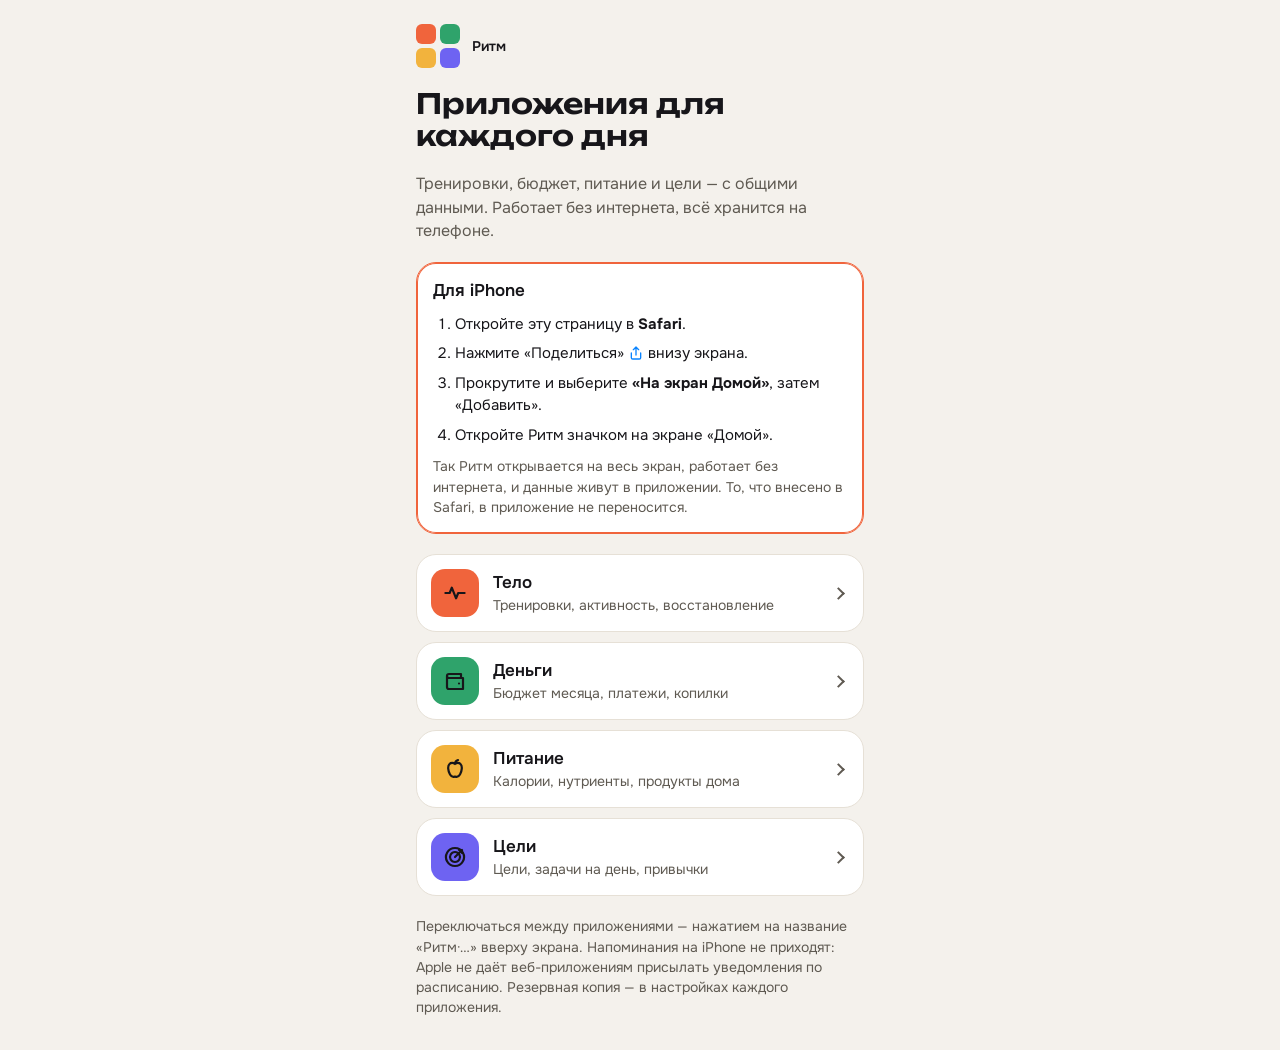
==== index.html @ 607ecf38 "Ритм для iPhone 2.1: веб-приложение (PWA) Четыре приложения (Тело, Деньги, Питание, Цели) под одним " ====
<!doctype html>
<html lang="ru">
<head>
<meta charset="utf-8">
<meta name="viewport" content="width=device-width,initial-scale=1,viewport-fit=cover">
<meta name="color-scheme" content="light dark">
<meta name="apple-mobile-web-app-capable" content="yes">
<meta name="mobile-web-app-capable" content="yes">
<meta name="apple-mobile-web-app-title" content="Ритм">
<meta name="apple-mobile-web-app-status-bar-style" content="default">
<meta name="theme-color" content="#F4F1EC">
<meta name="format-detection" content="telephone=no">
<link rel="manifest" href="manifest.webmanifest">
<link rel="apple-touch-icon" href="icons/icon-180.png">
<link rel="icon" type="image/png" sizes="192x192" href="icons/icon-192.png">
<link rel="stylesheet" href="ritm-ios.css">
<title>Ритм</title>
<script>
/* Запуск с экрана «Домой»: сразу в последнее открытое приложение */
(function(){ var P={telo:'telo.html',dengi:'dengi.html',pit:'pitanie.html',tseli:'tseli.html'};
 var sa=window.navigator.standalone===true||!!(window.matchMedia&&matchMedia('(display-mode: standalone)').matches);
 var q=(location.search.match(/[?&]app=([a-z]+)/)||[])[1]; var last=null; try{ last=localStorage.getItem('ritm-ios-last'); }catch(e){}
 var to=q&&P[q]?P[q]:(sa&&last&&P[last]?P[last]:null); if(to){ document.documentElement.className='go'; location.replace(to); } })();
</script>
<script>window.RITM_PAGE='start'</script>
<script src="ritm-ios.js"></script>
<style>
:root{--bg:#F4F1EC;--card:#FFFFFF;--sunk:#EFEBE4;--line:#E6E0D6;--ink:#17161A;--muted:#5F5A52;--accent:#F0643C;--f-body:'Onest',system-ui,-apple-system,sans-serif;--f-display:'Unbounded','Onest',system-ui,sans-serif}
@media (prefers-color-scheme:dark){:root{--bg:#121110;--card:#1E1C1A;--sunk:#292623;--line:#34302C;--ink:#F2EEE8;--muted:#AFA89E}}
html.go body{visibility:hidden}
*{box-sizing:border-box}
body{margin:0;background:var(--bg);color:var(--ink);font-family:var(--f-body);font-size:15px;line-height:1.45;-webkit-font-smoothing:antialiased;-webkit-tap-highlight-color:transparent}
main{max-width:480px;margin:0 auto;padding:calc(24px + env(safe-area-inset-top,0px)) 16px calc(32px + env(safe-area-inset-bottom,0px));display:flex;flex-direction:column;gap:20px}
.logo{display:flex;align-items:center;gap:12px}
.logo-g{display:grid;grid-template-columns:repeat(2,20px);gap:4px}
.logo-g i{width:20px;height:20px;border-radius:6px;display:block}
h1{font-family:var(--f-display);font-size:28px;font-weight:600;line-height:1.15;margin:0}
.lead{margin:0;color:var(--muted);font-size:16px}
.apps{display:flex;flex-direction:column;gap:10px}
.app{display:flex;align-items:center;gap:14px;padding:14px;background:var(--card);border:1px solid var(--line);border-radius:20px;color:inherit;text-decoration:none;min-height:76px}
.app:active{background:var(--sunk)}
.app-t{width:48px;height:48px;border-radius:14px;display:grid;place-items:center;flex-shrink:0}
.app-m{display:flex;flex-direction:column;flex:1;min-width:0}
.app-m b{font-size:17px;font-weight:600}
.app-m small{font-size:14px;color:var(--muted)}
.chev{width:9px;height:9px;border-right:2px solid var(--muted);border-top:2px solid var(--muted);transform:rotate(45deg);margin-right:6px;flex-shrink:0}
.card{background:var(--card);border:1px solid var(--line);border-radius:20px;padding:16px;display:flex;flex-direction:column;gap:10px}
.card h2{margin:0;font-size:17px;font-weight:600}
.steps{margin:0;padding-left:22px;display:flex;flex-direction:column;gap:8px}
.ico{display:inline-flex;vertical-align:-3px;color:#0A84FF}
.note{margin:0;color:var(--muted);font-size:14px}
.acc{border-color:var(--accent);box-shadow:inset 0 0 0 1px var(--accent)}
</style>
</head>
<body>
<main>
 <div class="logo"><span class="logo-g" aria-hidden="true"><i style="background:#F0643C"></i><i style="background:#2FA36B"></i><i style="background:#F2B33D"></i><i style="background:#6E63F2"></i></span><span class="note" style="font-weight:600;color:var(--ink)">Ритм</span></div>
 <h1 id="ttl">Приложения для каждого дня</h1>
 <p class="lead" id="lead">Тренировки, бюджет, питание и цели — с общими данными. Работает без интернета, всё хранится на телефоне.</p>
 <section class="card acc" id="install" hidden>
  <h2>Установите на iPhone</h2>
  <ol class="steps">
   <li>Откройте эту страницу в <b>Safari</b>.</li>
   <li>Нажмите «Поделиться» <span class="ico" id="shi"></span> внизу экрана.</li>
   <li>Прокрутите и выберите <b>«На экран Домой»</b>, затем «Добавить».</li>
   <li>Откройте Ритм значком на экране «Домой».</li>
  </ol>
  <p class="note">Так Ритм открывается на весь экран, работает без интернета, и данные живут в приложении. То, что внесено в Safari, в приложение не переносится.</p>
 </section>
 <div class="apps" id="apps"></div>
 <p class="note" id="foot">Переключаться между приложениями — нажатием на название «Ритм·…» вверху экрана. Напоминания на iPhone не приходят: Apple не даёт веб-приложениям присылать уведомления по расписанию. Резервная копия — в настройках каждого приложения.</p>
</main>
<script>
(function(){ var A=window.RITM_APPS||[], g=window.RITM_GLYPH;
 document.getElementById('apps').innerHTML=A.map(function(a){ return '<a class="app" href="'+a.page+'" data-id="'+a.id+'"><span class="app-t" style="background:'+a.c+'">'+(g?g(a,24):'')+'</span><span class="app-m"><b>'+a.n+'</b><small>'+a.d+'</small></span><span class="chev" aria-hidden="true"></span></a>'; }).join('');
 document.getElementById('apps').addEventListener('click',function(e){ var l=e.target.closest('a[data-id]'); if(l) try{ localStorage.setItem('ritm-ios-last',l.getAttribute('data-id')); }catch(x){} });
 var si=document.getElementById('shi'); if(si&&window.RITM_SHARE_ICON) si.innerHTML=window.RITM_SHARE_ICON();
 if(!window.RITM_STANDALONE){ document.getElementById('install').hidden=false; if(!window.RITM_ISIOS){ document.querySelector('#install h2').textContent='Для iPhone'; } }
 else { document.getElementById('ttl').textContent='С чего начнём?'; document.getElementById('lead').textContent='Выберите приложение. В следующий раз Ритм откроется там, где вы остановились.'; }
})();
</script>
</body>
</html>
---- ritm-ios.css ----
@font-face{font-family:'Onest';font-style:normal;font-weight:400;font-display:swap;src:url(fonts/onest-cyrillic-400-normal.woff2) format('woff2');unicode-range:U+0301,U+0400-045F,U+0490-0491,U+04B0-04B1,U+2116}
@font-face{font-family:'Onest';font-style:normal;font-weight:400;font-display:swap;src:url(fonts/onest-latin-400-normal.woff2) format('woff2');unicode-range:U+0000-00FF,U+0131,U+0152-0153,U+02BB-02BC,U+02C6,U+02DA,U+02DC,U+0304,U+0308,U+0329,U+2000-206F,U+20AC,U+2122,U+2191,U+2193,U+2212,U+2215,U+FEFF,U+FFFD}
@font-face{font-family:'Onest';font-style:normal;font-weight:500;font-display:swap;src:url(fonts/onest-cyrillic-500-normal.woff2) format('woff2');unicode-range:U+0301,U+0400-045F,U+0490-0491,U+04B0-04B1,U+2116}
@font-face{font-family:'Onest';font-style:normal;font-weight:500;font-display:swap;src:url(fonts/onest-latin-500-normal.woff2) format('woff2');unicode-range:U+0000-00FF,U+0131,U+0152-0153,U+02BB-02BC,U+02C6,U+02DA,U+02DC,U+0304,U+0308,U+0329,U+2000-206F,U+20AC,U+2122,U+2191,U+2193,U+2212,U+2215,U+FEFF,U+FFFD}
@font-face{font-family:'Onest';font-style:normal;font-weight:600;font-display:swap;src:url(fonts/onest-cyrillic-600-normal.woff2) format('woff2');unicode-range:U+0301,U+0400-045F,U+0490-0491,U+04B0-04B1,U+2116}
@font-face{font-family:'Onest';font-style:normal;font-weight:600;font-display:swap;src:url(fonts/onest-latin-600-normal.woff2) format('woff2');unicode-range:U+0000-00FF,U+0131,U+0152-0153,U+02BB-02BC,U+02C6,U+02DA,U+02DC,U+0304,U+0308,U+0329,U+2000-206F,U+20AC,U+2122,U+2191,U+2193,U+2212,U+2215,U+FEFF,U+FFFD}
@font-face{font-family:'Onest';font-style:normal;font-weight:700;font-display:swap;src:url(fonts/onest-cyrillic-700-normal.woff2) format('woff2');unicode-range:U+0301,U+0400-045F,U+0490-0491,U+04B0-04B1,U+2116}
@font-face{font-family:'Onest';font-style:normal;font-weight:700;font-display:swap;src:url(fonts/onest-latin-700-normal.woff2) format('woff2');unicode-range:U+0000-00FF,U+0131,U+0152-0153,U+02BB-02BC,U+02C6,U+02DA,U+02DC,U+0304,U+0308,U+0329,U+2000-206F,U+20AC,U+2122,U+2191,U+2193,U+2212,U+2215,U+FEFF,U+FFFD}
@font-face{font-family:'Unbounded';font-style:normal;font-weight:500;font-display:swap;src:url(fonts/unbounded-cyrillic-500-normal.woff2) format('woff2');unicode-range:U+0301,U+0400-045F,U+0490-0491,U+04B0-04B1,U+2116}
@font-face{font-family:'Unbounded';font-style:normal;font-weight:500;font-display:swap;src:url(fonts/unbounded-latin-500-normal.woff2) format('woff2');unicode-range:U+0000-00FF,U+0131,U+0152-0153,U+02BB-02BC,U+02C6,U+02DA,U+02DC,U+0304,U+0308,U+0329,U+2000-206F,U+20AC,U+2122,U+2191,U+2193,U+2212,U+2215,U+FEFF,U+FFFD}
@font-face{font-family:'Unbounded';font-style:normal;font-weight:600;font-display:swap;src:url(fonts/unbounded-cyrillic-600-normal.woff2) format('woff2');unicode-range:U+0301,U+0400-045F,U+0490-0491,U+04B0-04B1,U+2116}
@font-face{font-family:'Unbounded';font-style:normal;font-weight:600;font-display:swap;src:url(fonts/unbounded-latin-600-normal.woff2) format('woff2');unicode-range:U+0000-00FF,U+0131,U+0152-0153,U+02BB-02BC,U+02C6,U+02DA,U+02DC,U+0304,U+0308,U+0329,U+2000-206F,U+20AC,U+2122,U+2191,U+2193,U+2212,U+2215,U+FEFF,U+FFFD}
@font-face{font-family:'Unbounded';font-style:normal;font-weight:700;font-display:swap;src:url(fonts/unbounded-cyrillic-700-normal.woff2) format('woff2');unicode-range:U+0301,U+0400-045F,U+0490-0491,U+04B0-04B1,U+2116}
@font-face{font-family:'Unbounded';font-style:normal;font-weight:700;font-display:swap;src:url(fonts/unbounded-latin-700-normal.woff2) format('woff2');unicode-range:U+0000-00FF,U+0131,U+0152-0153,U+02BB-02BC,U+02C6,U+02DA,U+02DC,U+0304,U+0308,U+0329,U+2000-206F,U+20AC,U+2122,U+2191,U+2193,U+2212,U+2215,U+FEFF,U+FFFD}
/* Ритм для iPhone: переключатель приложений, подсказка установки, отступы под «чёлку» */
[hidden]{display:none!important}
html{-webkit-text-size-adjust:100%;text-size-adjust:100%}
body{overscroll-behavior-y:none}
.top{margin-top:env(safe-area-inset-top,0px)}
.top .brand{cursor:pointer;border-radius:12px;padding:4px 6px 4px 0;margin:-4px 0;-webkit-user-select:none;user-select:none}
.top .brand::after{content:"";width:7px;height:7px;margin-left:-2px;border-right:2px solid currentColor;border-bottom:2px solid currentColor;transform:translateY(-3px) rotate(45deg);opacity:.5;flex-shrink:0}
.top .brand:active{opacity:.6}
.top .brand:focus-visible{outline:2px solid var(--accent,#F0643C);outline-offset:2px}
.rsw-back{position:fixed;inset:0;z-index:90;background:rgba(10,9,8,.34);opacity:0;transition:opacity .15s ease-out}
.rsw-back.in{opacity:1}
.rsw{position:absolute;left:12px;right:12px;top:calc(10px + env(safe-area-inset-top,0px));max-width:440px;margin:0 auto;background:var(--card,#fff);color:var(--ink,#17161A);border-radius:22px;padding:8px;box-shadow:0 18px 50px rgba(0,0,0,.28);transform:translateY(-8px);transition:transform .18s ease-out}
.rsw-back.in .rsw{transform:none}
.rsw-h{margin:8px 12px 6px;font-size:13px;font-weight:600;color:var(--muted,#5F5A52)}
.rsw-i{display:flex;align-items:center;gap:12px;width:100%;min-height:64px;padding:8px 10px;border:none;background:none;color:inherit;font:inherit;text-align:left;border-radius:16px;cursor:pointer}
.rsw-i:active,.rsw-i:focus-visible{background:var(--sunk,#EFEBE4);outline:none}
.rsw-i.on{background:var(--sunk,#EFEBE4)}
.rsw-t{width:44px;height:44px;border-radius:13px;display:grid;place-items:center;flex-shrink:0}
.rsw-m{display:flex;flex-direction:column;min-width:0;flex:1;line-height:1.3}
.rsw-m b{font-size:16px;font-weight:600}
.rsw-m small{font-size:13px;color:var(--muted,#5F5A52)}
.rsw-ok{font-size:12px;font-weight:600;color:var(--muted,#5F5A52);flex-shrink:0}
.rhint{position:fixed;left:12px;right:12px;top:calc(8px + env(safe-area-inset-top,0px));z-index:85;max-width:456px;margin:0 auto;display:flex;align-items:flex-start;gap:8px;background:var(--ink,#17161A);color:var(--bg,#F4F1EC);border-radius:16px;padding:12px 8px 12px 14px;box-shadow:0 10px 30px rgba(0,0,0,.25);font-size:14px;line-height:1.4}
.rhint p{margin:0;flex:1}
.rhint-i{display:inline-flex;vertical-align:-3px}
.rhint-x{flex-shrink:0;width:36px;height:36px;margin:-6px 0;border:none;background:none;color:inherit;font-size:16px;border-radius:10px;cursor:pointer}
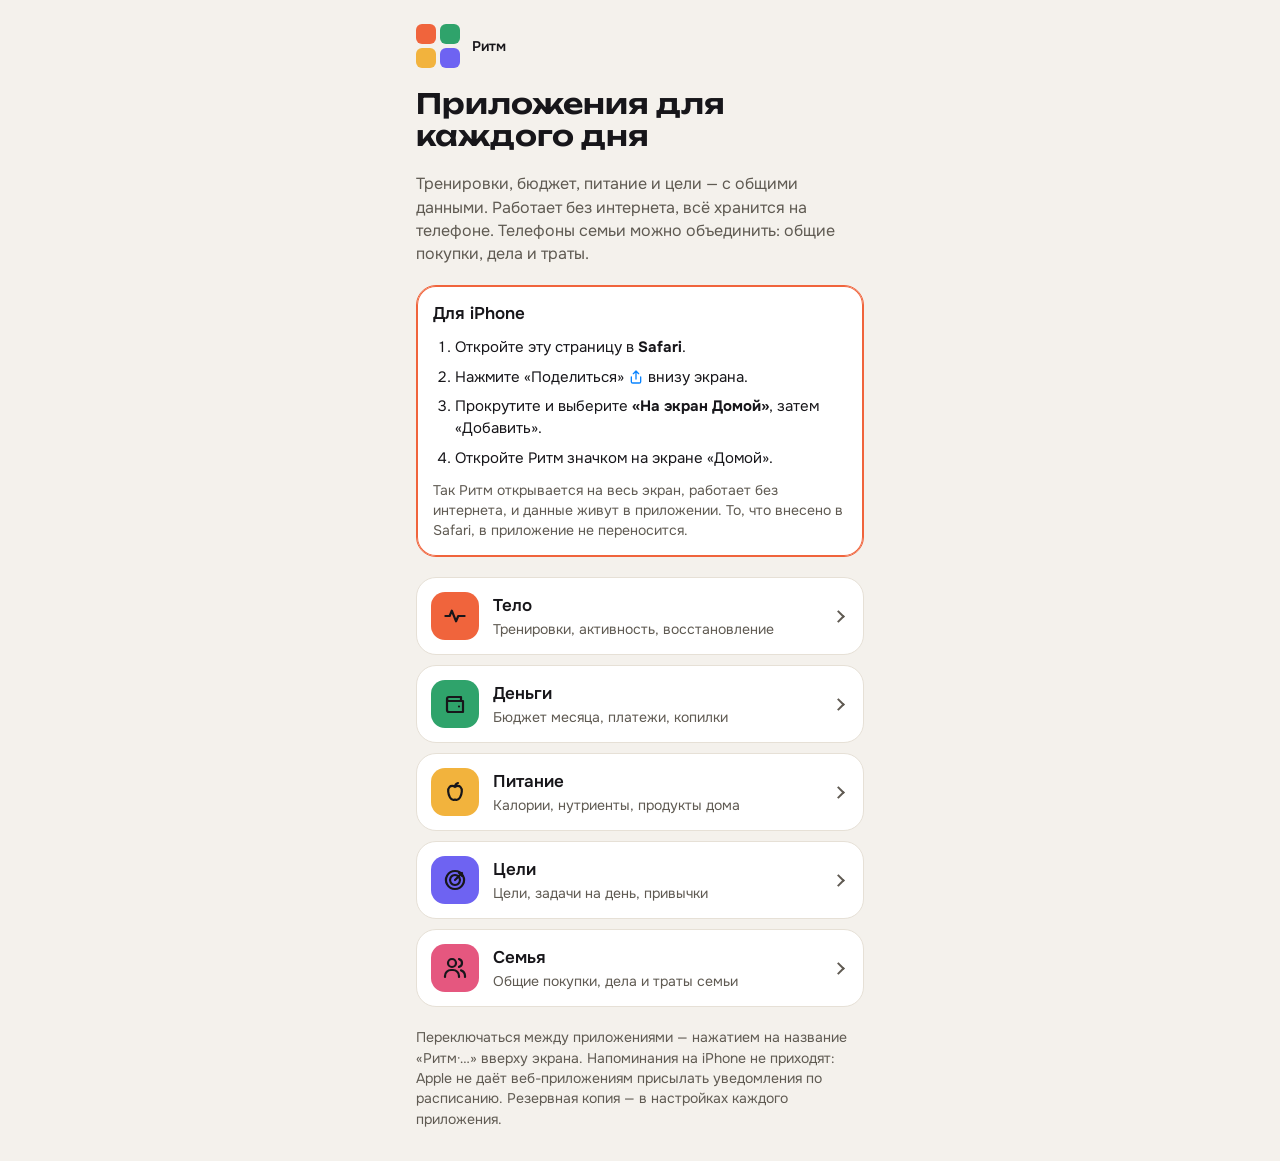
==== commit 8a4eba17: "Ритм для iPhone 2.2: Семейный ритм, несколько семей, личное и семейное - Ритм·Семья: общие покупки, " ====
--- a/index.html
+++ b/index.html
@@ -17,7 +17,7 @@
 <title>Ритм</title>
 <script>
 /* Запуск с экрана «Домой»: сразу в последнее открытое приложение */
-(function(){ var P={telo:'telo.html',dengi:'dengi.html',pit:'pitanie.html',tseli:'tseli.html'};
+(function(){ var P={telo:'telo.html',dengi:'dengi.html',pit:'pitanie.html',tseli:'tseli.html',semya:'semya.html'};
  var sa=window.navigator.standalone===true||!!(window.matchMedia&&matchMedia('(display-mode: standalone)').matches);
  var q=(location.search.match(/[?&]app=([a-z]+)/)||[])[1]; var last=null; try{ last=localStorage.getItem('ritm-ios-last'); }catch(e){}
  var to=q&&P[q]?P[q]:(sa&&last&&P[last]?P[last]:null); if(to){ document.documentElement.className='go'; location.replace(to); } })();
@@ -56,7 +56,7 @@
 <main>
  <div class="logo"><span class="logo-g" aria-hidden="true"><i style="background:#F0643C"></i><i style="background:#2FA36B"></i><i style="background:#F2B33D"></i><i style="background:#6E63F2"></i></span><span class="note" style="font-weight:600;color:var(--ink)">Ритм</span></div>
  <h1 id="ttl">Приложения для каждого дня</h1>
- <p class="lead" id="lead">Тренировки, бюджет, питание и цели — с общими данными. Работает без интернета, всё хранится на телефоне.</p>
+ <p class="lead" id="lead">Тренировки, бюджет, питание и цели — с общими данными. Работает без интернета, всё хранится на телефоне. Телефоны семьи можно объединить: общие покупки, дела и траты.</p>
  <section class="card acc" id="install" hidden>
   <h2>Установите на iPhone</h2>
   <ol class="steps">
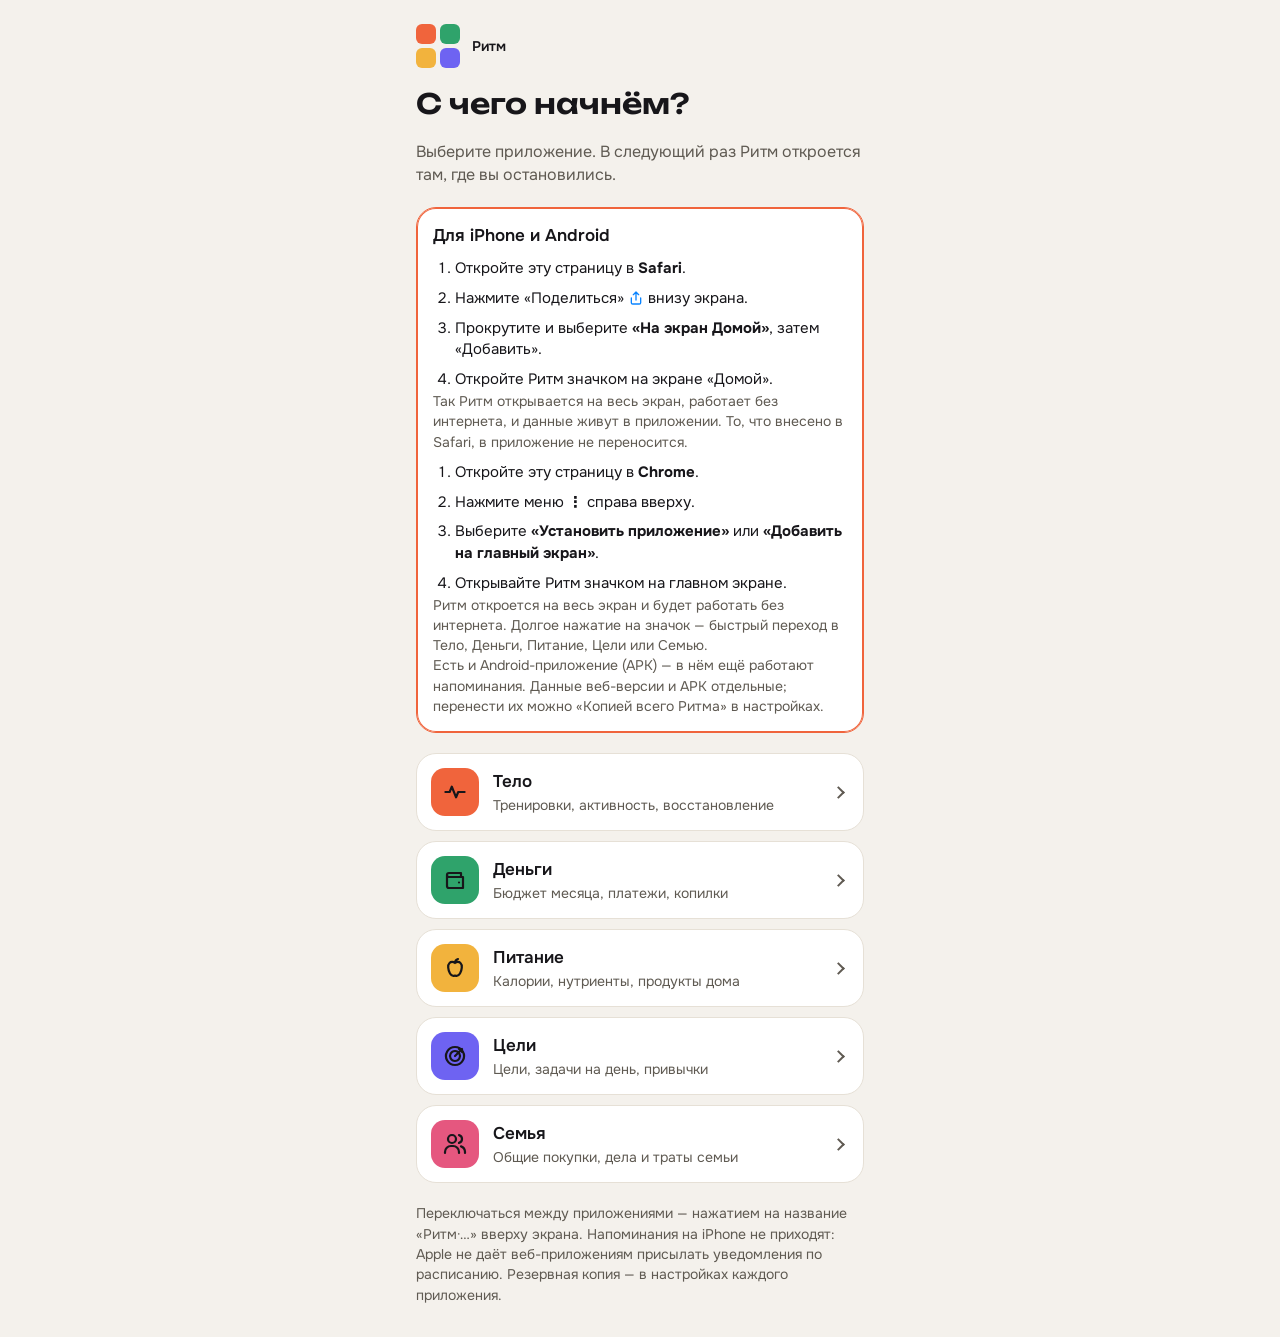
==== commit c76569ca: "Ритм 2.3: режим беременности, установка на Android - Питание: нормы для беременных (ккал по триместр" ====
--- a/index.html
+++ b/index.html
@@ -50,6 +50,7 @@
 .ico{display:inline-flex;vertical-align:-3px;color:#0A84FF}
 .note{margin:0;color:var(--muted);font-size:14px}
 .acc{border-color:var(--accent);box-shadow:inset 0 0 0 1px var(--accent)}
+.inst-btn{width:100%;min-height:52px;border:none;border-radius:999px;background:var(--ink);color:var(--bg);font:inherit;font-size:16px;font-weight:700;margin-bottom:4px;cursor:pointer}
 </style>
 </head>
 <body>
@@ -59,6 +60,7 @@
  <p class="lead" id="lead">Тренировки, бюджет, питание и цели — с общими данными. Работает без интернета, всё хранится на телефоне. Телефоны семьи можно объединить: общие покупки, дела и траты.</p>
  <section class="card acc" id="install" hidden>
   <h2>Установите на iPhone</h2>
+  <div id="inst-ios">
   <ol class="steps">
    <li>Откройте эту страницу в <b>Safari</b>.</li>
    <li>Нажмите «Поделиться» <span class="ico" id="shi"></span> внизу экрана.</li>
@@ -66,6 +68,18 @@
    <li>Откройте Ритм значком на экране «Домой».</li>
   </ol>
   <p class="note">Так Ритм открывается на весь экран, работает без интернета, и данные живут в приложении. То, что внесено в Safari, в приложение не переносится.</p>
+  </div>
+  <div id="inst-and" hidden>
+   <button class="inst-btn" id="instBtn" hidden>Установить Ритм</button>
+   <ol class="steps">
+    <li>Откройте эту страницу в <b>Chrome</b>.</li>
+    <li>Нажмите меню <b>⋮</b> справа вверху.</li>
+    <li>Выберите <b>«Установить приложение»</b> или <b>«Добавить на главный экран»</b>.</li>
+    <li>Открывайте Ритм значком на главном экране.</li>
+   </ol>
+   <p class="note">Ритм откроется на весь экран и будет работать без интернета. Долгое нажатие на значок — быстрый переход в Тело, Деньги, Питание, Цели или Семью.</p>
+   <p class="note">Есть и Android-приложение (APK) — в нём ещё работают напоминания. Данные веб-версии и APK отдельные; перенести их можно «Копией всего Ритма» в настройках.</p>
+  </div>
  </section>
  <div class="apps" id="apps"></div>
  <p class="note" id="foot">Переключаться между приложениями — нажатием на название «Ритм·…» вверху экрана. Напоминания на iPhone не приходят: Apple не даёт веб-приложениям присылать уведомления по расписанию. Резервная копия — в настройках каждого приложения.</p>
@@ -75,7 +89,11 @@
  document.getElementById('apps').innerHTML=A.map(function(a){ return '<a class="app" href="'+a.page+'" data-id="'+a.id+'"><span class="app-t" style="background:'+a.c+'">'+(g?g(a,24):'')+'</span><span class="app-m"><b>'+a.n+'</b><small>'+a.d+'</small></span><span class="chev" aria-hidden="true"></span></a>'; }).join('');
  document.getElementById('apps').addEventListener('click',function(e){ var l=e.target.closest('a[data-id]'); if(l) try{ localStorage.setItem('ritm-ios-last',l.getAttribute('data-id')); }catch(x){} });
  var si=document.getElementById('shi'); if(si&&window.RITM_SHARE_ICON) si.innerHTML=window.RITM_SHARE_ICON();
- if(!window.RITM_STANDALONE){ document.getElementById('install').hidden=false; if(!window.RITM_ISIOS){ document.querySelector('#install h2').textContent='Для iPhone'; } }
+ if(!window.RITM_STANDALONE){ document.getElementById('install').hidden=false;
+  if(window.RITM_ISANDROID){ document.querySelector('#install h2').textContent='Установите на Android'; document.getElementById('inst-ios').hidden=true; document.getElementById('inst-and').hidden=false;
+   var ib=document.getElementById('instBtn'); var upd=function(){ ib.hidden=!(window.RITM_CAN_INSTALL&&window.RITM_CAN_INSTALL()); }; upd(); window.addEventListener('ritm-installable',upd); ib.addEventListener('click',function(){ window.RITM_INSTALL(); ib.hidden=true; }); }
+  else if(!window.RITM_ISIOS){ document.querySelector('#install h2').textContent='Для iPhone и Android'; document.getElementById('inst-and').hidden=false; } }
+ var ft=document.getElementById('foot'); if(ft&&window.RITM_ISANDROID) ft.textContent='Переключаться между приложениями — нажатием на название «Ритм·…» вверху экрана. В веб-версии напоминания по расписанию не приходят — они есть в Android-приложении (APK). Резервная копия — в настройках каждого приложения.';
  else { document.getElementById('ttl').textContent='С чего начнём?'; document.getElementById('lead').textContent='Выберите приложение. В следующий раз Ритм откроется там, где вы остановились.'; }
 })();
 </script>
--- a/ritm-ios.css
+++ b/ritm-ios.css
@@ -38,3 +38,4 @@
 .rhint p{margin:0;flex:1}
 .rhint-i{display:inline-flex;vertical-align:-3px}
 .rhint-x{flex-shrink:0;width:36px;height:36px;margin:-6px 0;border:none;background:none;color:inherit;font-size:16px;border-radius:10px;cursor:pointer}
+.rhint-b{display:block;margin-top:8px;border:none;border-radius:999px;padding:8px 16px;font:inherit;font-weight:700;background:var(--bg,#F4F1EC);color:var(--ink,#17161A);cursor:pointer}
